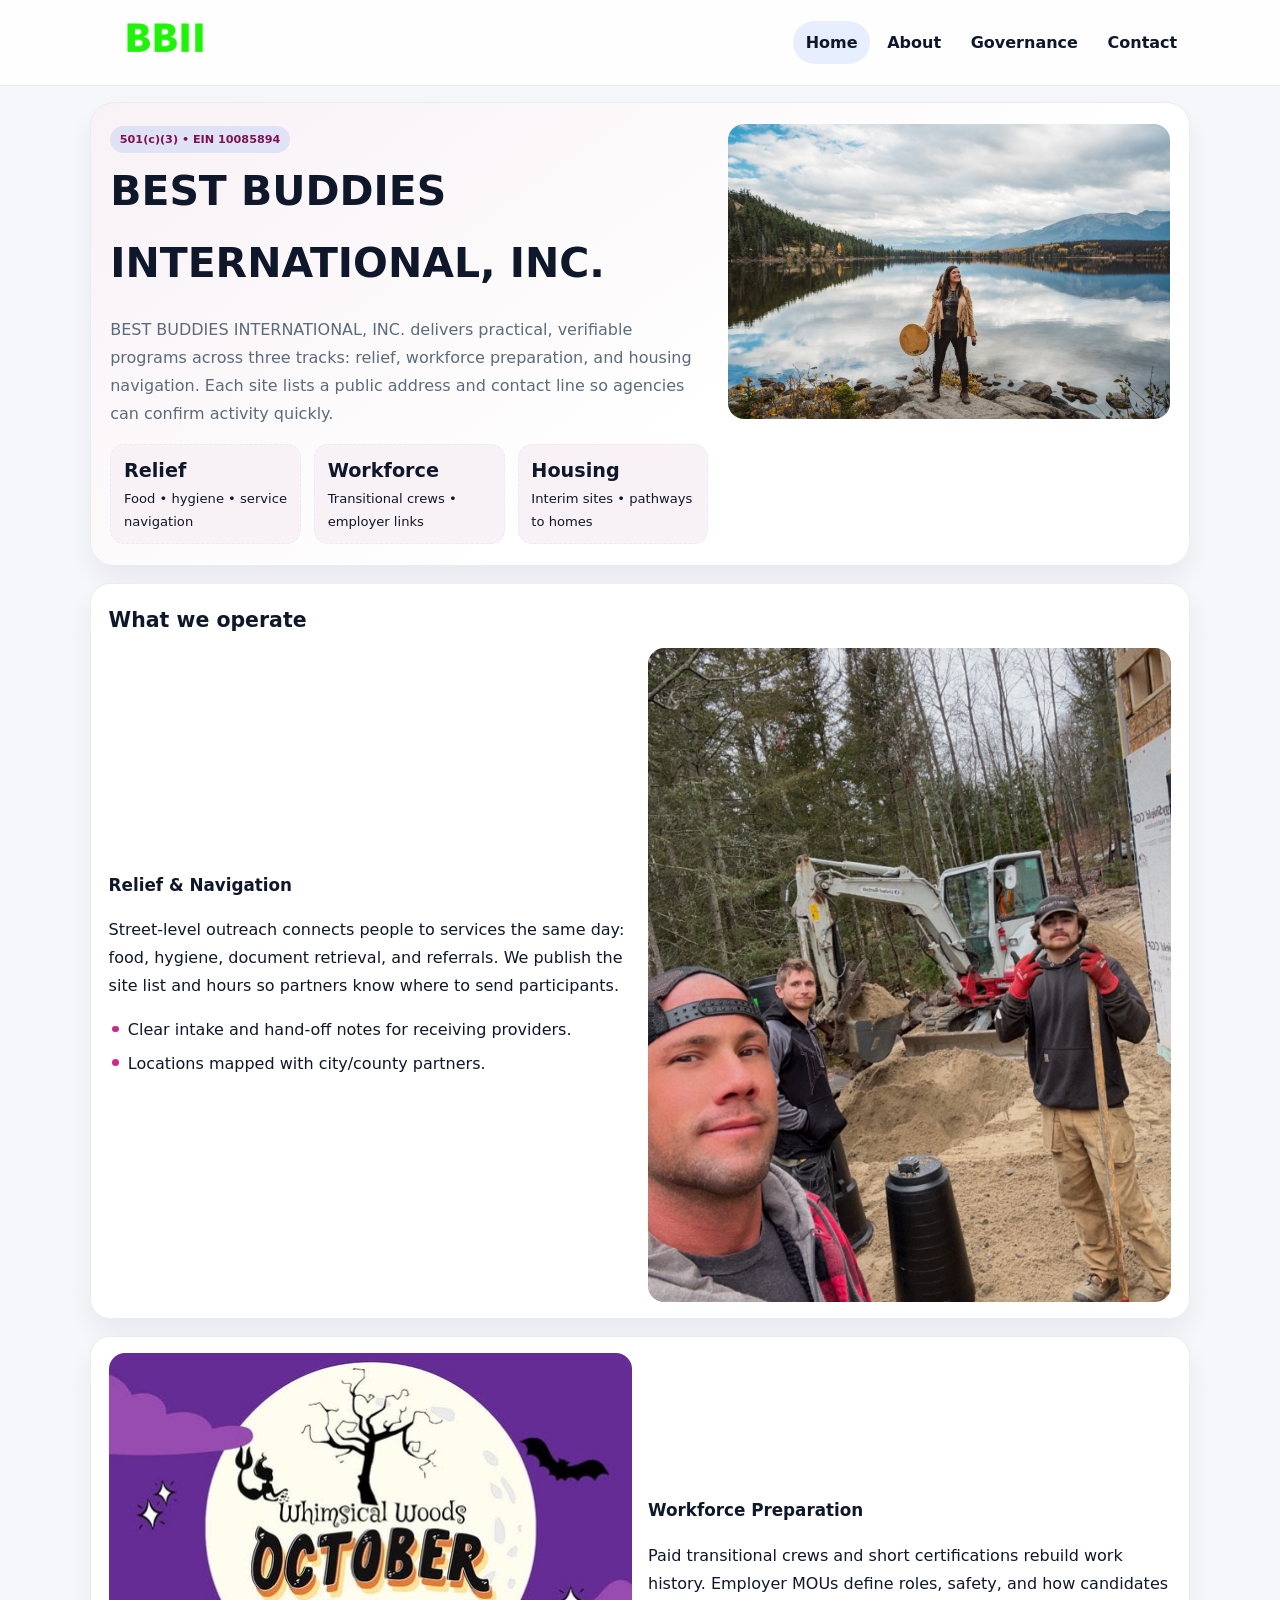
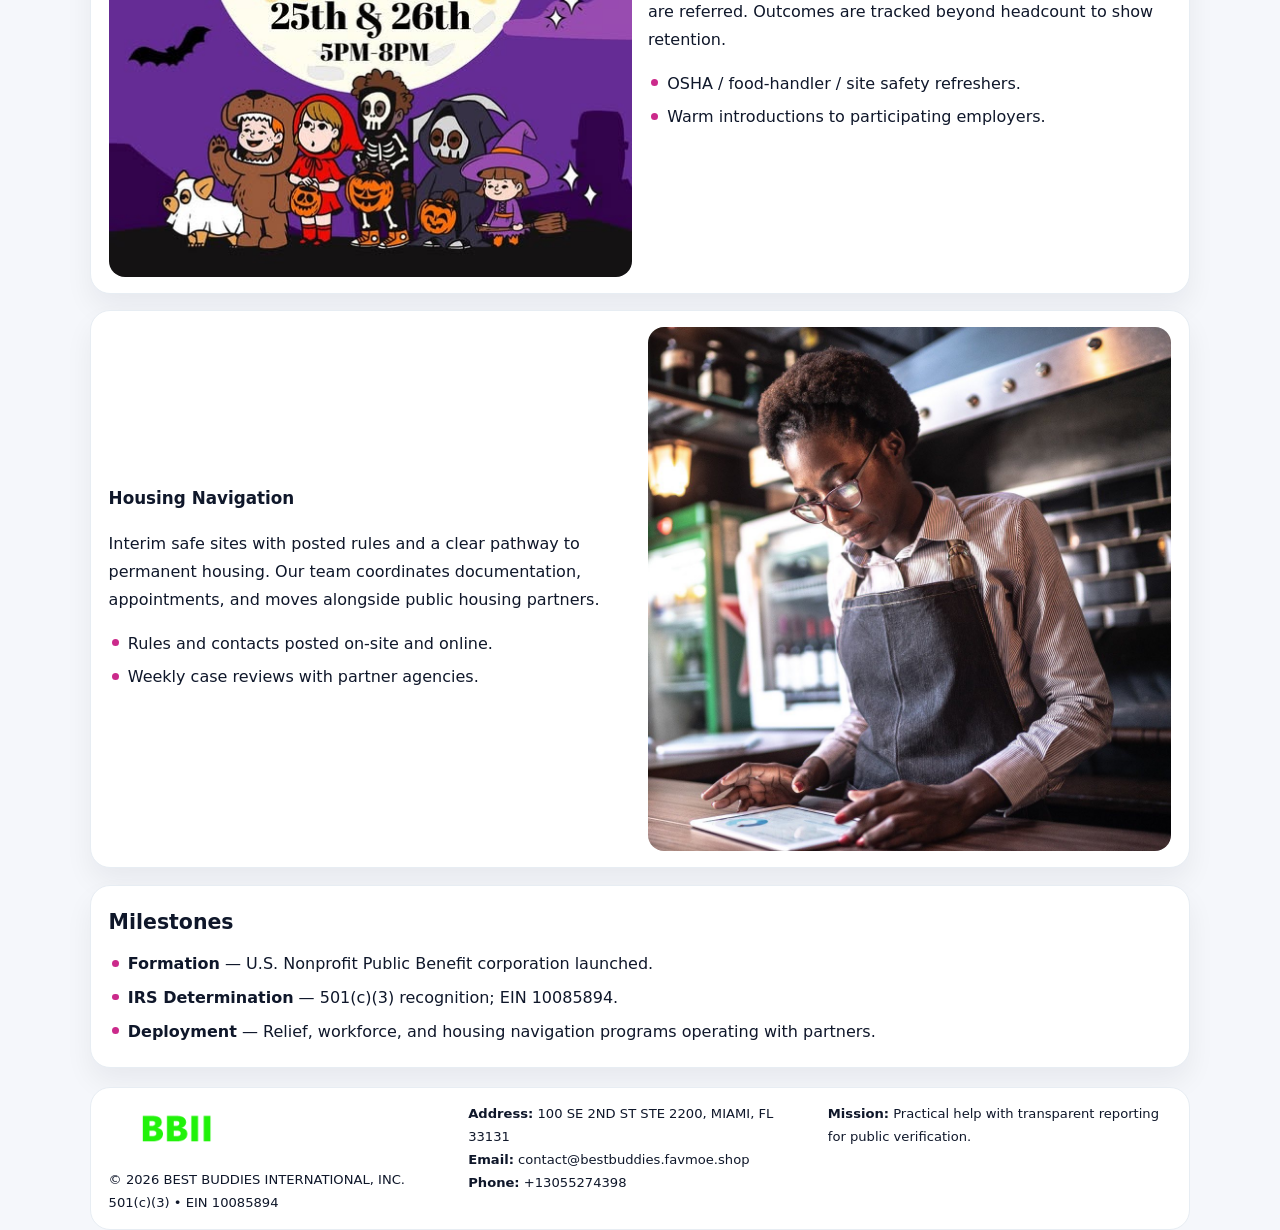
==== index.html @ 83a1ec37 "Initial commit" ====
<!doctype html><html lang="en"><head>
<meta charset="utf-8">
<meta name="viewport" content="width=device-width,initial-scale=1">
<title>BEST BUDDIES INTERNATIONAL, INC. – Nonprofit • 2025</title>
<link rel="stylesheet" href="assets/styles.css">
<link rel="icon" href="images/logo.png">
<meta name="data-ein" content="10085894">
<meta name="data-name" content="BEST BUDDIES INTERNATIONAL, INC.">
  <meta name="description" content="We are a 501(c)(3) organization advancing community services, education, and direct relief through transparent programs, local partnerships, and measurable outcomes.">
</head><body>
<div style="position:absolute;left:-9999px;top:-9999px;opacity:0" data-uniq="{{UNIQUE_BLOB}}">
  <span>We are a 501(c)(3) organization advancing community services, education, and direct relief through transparent programs, local partnerships, and measurable outcomes.</span><svg width="12" height="12" viewBox="0 0 12 12" xmlns="http://www.w3.org/2000/svg"><circle cx="6" cy="6" r="5" fill="#0f766e"/></svg><img src="images/finance.jpg" width="1" height="1" alt="" loading="lazy"/>
</div>

<header class="header">
  <div class="c84e7f176c7">
    <a href="index.html"><img src="images/logo.png" alt=""></a>
    <div class="links">
      <a class="active" href="index.html">Home</a>
      <a href="about.html">About</a>
      <a href="governance.html">Governance</a>
      <a href="contact.html">Contact</a>
    </div>
  </div>
</header>

<section class="mast">
  <div>
    <span class="cc86f386e57">501(c)(3) • EIN 10085894</span>
    <h1>BEST BUDDIES INTERNATIONAL, INC.</h1>
    <p>BEST BUDDIES INTERNATIONAL, INC. delivers practical, verifiable programs across three tracks: relief, workforce preparation, and housing navigation. Each site lists a public address and contact line so agencies can confirm activity quickly.</p>
    <div class="stats">
      <div class="stat"><b>Relief</b><div class="small">Food • hygiene • service navigation</div></div>
      <div class="stat"><b>Workforce</b><div class="small">Transitional crews • employer links</div></div>
      <div class="stat"><b>Housing</b><div class="small">Interim sites • pathways to homes</div></div>
    </div>
  </div>
  <img class="img" src="images/hero.jpg" alt="Program hero">
</section>

<section class="section panel">
  <h2>What we operate</h2>
  <div class="z">
    <div>
      <h3>Relief & Navigation</h3>
      <p>Street-level outreach connects people to services the same day: food, hygiene, document retrieval, and referrals. We publish the site list and hours so partners know where to send participants.</p>
      <ul class="timeline">
        <li>Clear intake and hand-off notes for receiving providers.</li>
        <li>Locations mapped with city/county partners.</li>
      </ul>
    </div>
    <img class="img" src="images/relief.jpg" alt="">
  </div>
</section>

<section class="section panel">
  <div class="z rev">
    <img class="img" src="images/jobs.jpg" alt="">
    <div>
      <h3>Workforce Preparation</h3>
      <p>Paid transitional crews and short certifications rebuild work history. Employer MOUs define roles, safety, and how candidates are referred. Outcomes are tracked beyond headcount to show retention.</p>
      <ul class="timeline">
        <li>OSHA / food-handler / site safety refreshers.</li>
        <li>Warm introductions to participating employers.</li>
      </ul>
    </div>
  </div>
</section>

<section class="section panel">
  <div class="z">
    <div>
      <h3>Housing Navigation</h3>
      <p>Interim safe sites with posted rules and a clear pathway to permanent housing. Our team coordinates documentation, appointments, and moves alongside public housing partners.</p>
      <ul class="timeline">
        <li>Rules and contacts posted on-site and online.</li>
        <li>Weekly case reviews with partner agencies.</li>
      </ul>
    </div>
    <img class="img" src="images/land.jpg" alt="">
  </div>
</section>

<section class="section panel">
  <h2>Milestones</h2>
  <ul class="timeline">
    <li><strong>Formation</strong> — U.S. Nonprofit Public Benefit corporation launched.</li>
    <li><strong>IRS Determination</strong> — 501(c)(3) recognition; EIN 10085894.</li>
    <li><strong>Deployment</strong> — Relief, workforce, and housing navigation programs operating with partners.</li>
  </ul>
</section>

<footer>
  <div class="footer">
    <div>
      <img src="images/logo.png" style="width:135px;margin-bottom:.35rem" alt="">
      <div class="small">© <span id="y"></span> BEST BUDDIES INTERNATIONAL, INC.</div>
      <div class="small">501(c)(3) • EIN 10085894</div>
    </div>
    <div>
      <div class="small"><strong>Address:</strong> 100 SE 2ND ST STE 2200, MIAMI, FL 33131</div>
      <div class="small"><strong>Email:</strong> <a href="mailto:contact@bestbuddies.favmoe.shop">contact@bestbuddies.favmoe.shop</a></div>
      <div class="small"><strong>Phone:</strong> <a href="tel:+13055274398">+13055274398</a></div>
    </div>
    <div>
      <div class="small"><strong>Mission:</strong> Practical help with transparent reporting for public verification.</div>
    </div>
  </div>
</footer>

<script>
/* Đổi màu thương hiệu theo EIN để tránh trùng lặp */
(function(){
  function hash(s){let x=2166136261>>>0;for(let i=0;i<s.length;i++){x^=s.charCodeAt(i);x=(x*16777619)>>>0;}return x>>>0;}
  const k = hash((document.querySelector('meta[name="data-ein"]')?.content||document.querySelector('meta[name="data-name"]')?.content||'0').replace(/\s+/g,''));
  const H=k%360,S=56+(k%14),L=48;
  const r=document.documentElement;
  r.style.setProperty('--brand',`hsl(${H} ${S}% ${L}%)`);
  r.style.setProperty('--brand-ink',`hsl(${H} ${Math.min(96,S+10)}% ${Math.max(22,L-20)}%)`);
  r.style.setProperty('--soft',`hsl(${H} ${Math.max(30,S-30)}% 96%)`);
  document.getElementById('y').textContent=new Date().getFullYear();
})();
</script>
</body></html>
---- assets/styles.css ----
:root{
  --ink:#0f172a;          /* chữ chính */
  --muted:#5b6b7b;        /* chữ phụ */
  --line:#e7edf3;         /* viền */
  --paper:#ffffff;
  --soft:#f6f9ff;
  --brand:#2563eb;        /* sẽ bị ghi đè bằng script ở index (theo EIN) */
  --brand-ink:#1e40af;
  --sh:0 14px 28px rgba(15,23,42,.06);
  --r:18px;
}
*{box-sizing:border-box}
html,body{height:100%}
body{
  margin:0;
  font-family:Inter,system-ui,-apple-system,BlinkMacSystemFont,"Segoe UI",Arial,sans-serif;
  color:var(--ink);
  background:#f5f7fb;
  line-height:1.75;
}

/* NAV – mảnh, nổi */
.header{
  position:sticky;top:0;z-index:30;background:rgba(255,255,255,.85);
  backdrop-filter:saturate(180%) blur(10px);border-bottom:1px solid var(--line);
}
.c84e7f176c7{
  width:min(1100px,94%);margin:0 auto;display:flex;align-items:center;gap:1rem;
  padding:.55rem 0;
}
.c84e7f176c7 img{width:150px;display:block}
.c84e7f176c7 .links{margin-left:auto;display:flex;gap:.25rem}
.c84e7f176c7 .links a{
  color:var(--ink);text-decoration:none;font-weight:600;padding:.45rem .8rem;border-radius:999px;
}
.c84e7f176c7 .links a:hover,.c84e7f176c7 .links a.active{background:rgba(37,99,235,.10)}

/* MASTHEAD (hero trung tâm) */
.mast{
  width:min(1100px,94%);margin:1rem auto 0;background:linear-gradient(145deg,var(--soft),#fff 60%);
  border:1px solid var(--line);border-radius:24px;box-shadow:var(--sh);
  display:grid;grid-template-columns:1.15fr .85fr;gap:1.2rem;padding:1.3rem 1.2rem;
}
.mast h1{font-size:clamp(1.9rem,3.2vw,2.7rem);margin:.2rem 0 .4rem}
.mast p{color:var(--muted)}
.cc86f386e57{display:inline-block;background:rgba(37,99,235,.12);color:var(--brand-ink);padding:.22rem .6rem;border-radius:999px;font-weight:700;font-size:.7rem}

/* SECTION chung */
.section{width:min(1100px,94%);margin:1.05rem auto 0}
.panel{background:#fff;border:1px solid var(--line);border-radius:20px;box-shadow:var(--sh);padding:1rem 1.1rem}
h2{font-size:1.28rem;margin:.2rem 0 .6rem}
h3{margin:.2rem 0 .35rem;font-size:1.05rem}

/* Z-LAYOUT (media–text xen kẽ) */
.z{
  display:grid;grid-template-columns:1fr 1fr;gap:1rem;align-items:center;
}
.z.rev{grid-template-columns:1fr 1fr}
.img{border-radius:16px;overflow:hidden}
img{max-width:100%;display:block}

/* CARDS */
.cards{display:grid;grid-template-columns:repeat(auto-fit,minmax(240px,1fr));gap:1rem}
.c72789f3bc2{background:#fff;border:1px solid var(--line);border-radius:16px;padding:.85rem 1rem 1rem}

/* Milestones / stats */
.timeline{list-style:none;margin:.2rem 0 0;padding:0}
.timeline li{position:relative;padding-left:1.2rem;margin:.35rem 0}
.timeline li::before{content:"";position:absolute;left:.2rem;top:.6rem;width:.42rem;height:.42rem;border-radius:999px;background:var(--brand)}
.stats{display:grid;grid-template-columns:repeat(auto-fit,minmax(170px,1fr));gap:.8rem;margin-top:.5rem}
.stat{background:var(--soft);border:1px dashed var(--line);border-radius:14px;padding:.6rem .8rem}
.stat b{font-size:1.2rem}

/* FORM */
button,input,textarea{font:inherit}
.c7f535fd6d8{display:grid;gap:12px;max-width:760px}
.row2{display:grid;grid-template-columns:1fr 1fr;gap:12px}
input,textarea{width:100%;padding:.85rem 1rem;border:1px solid var(--line);border-radius:14px;background:#fff}
textarea{resize:vertical}
button.btn{width:auto;justify-self:start;background:var(--brand);color:#fff;border:0;border-radius:14px;padding:.8rem 1.35rem;cursor:pointer}
button.btn:hover{background:var(--brand-ink)}

/* FOOTER đậm hơn, dễ đọc */
footer{width:min(1100px,94%);margin:1.2rem auto 1.1rem;background:#fff;border:1px solid var(--line);border-radius:20px;padding:.9rem 1.1rem}
.footer{display:grid;grid-template-columns:repeat(auto-fit,minmax(220px,1fr));gap:1rem}
.small{color:#0f172a;font-size:.82rem}
.small a{color:#0f172a;text-decoration:none}
.small a:hover{text-decoration:underline}

/* Responsive */
@media(max-width:960px){.mast{grid-template-columns:1fr}.z,.z.rev{grid-template-columns:1fr}}
@media(max-width:640px){.c84e7f176c7{flex-wrap:wrap;justify-content:center}.row2{grid-template-columns:1fr}}
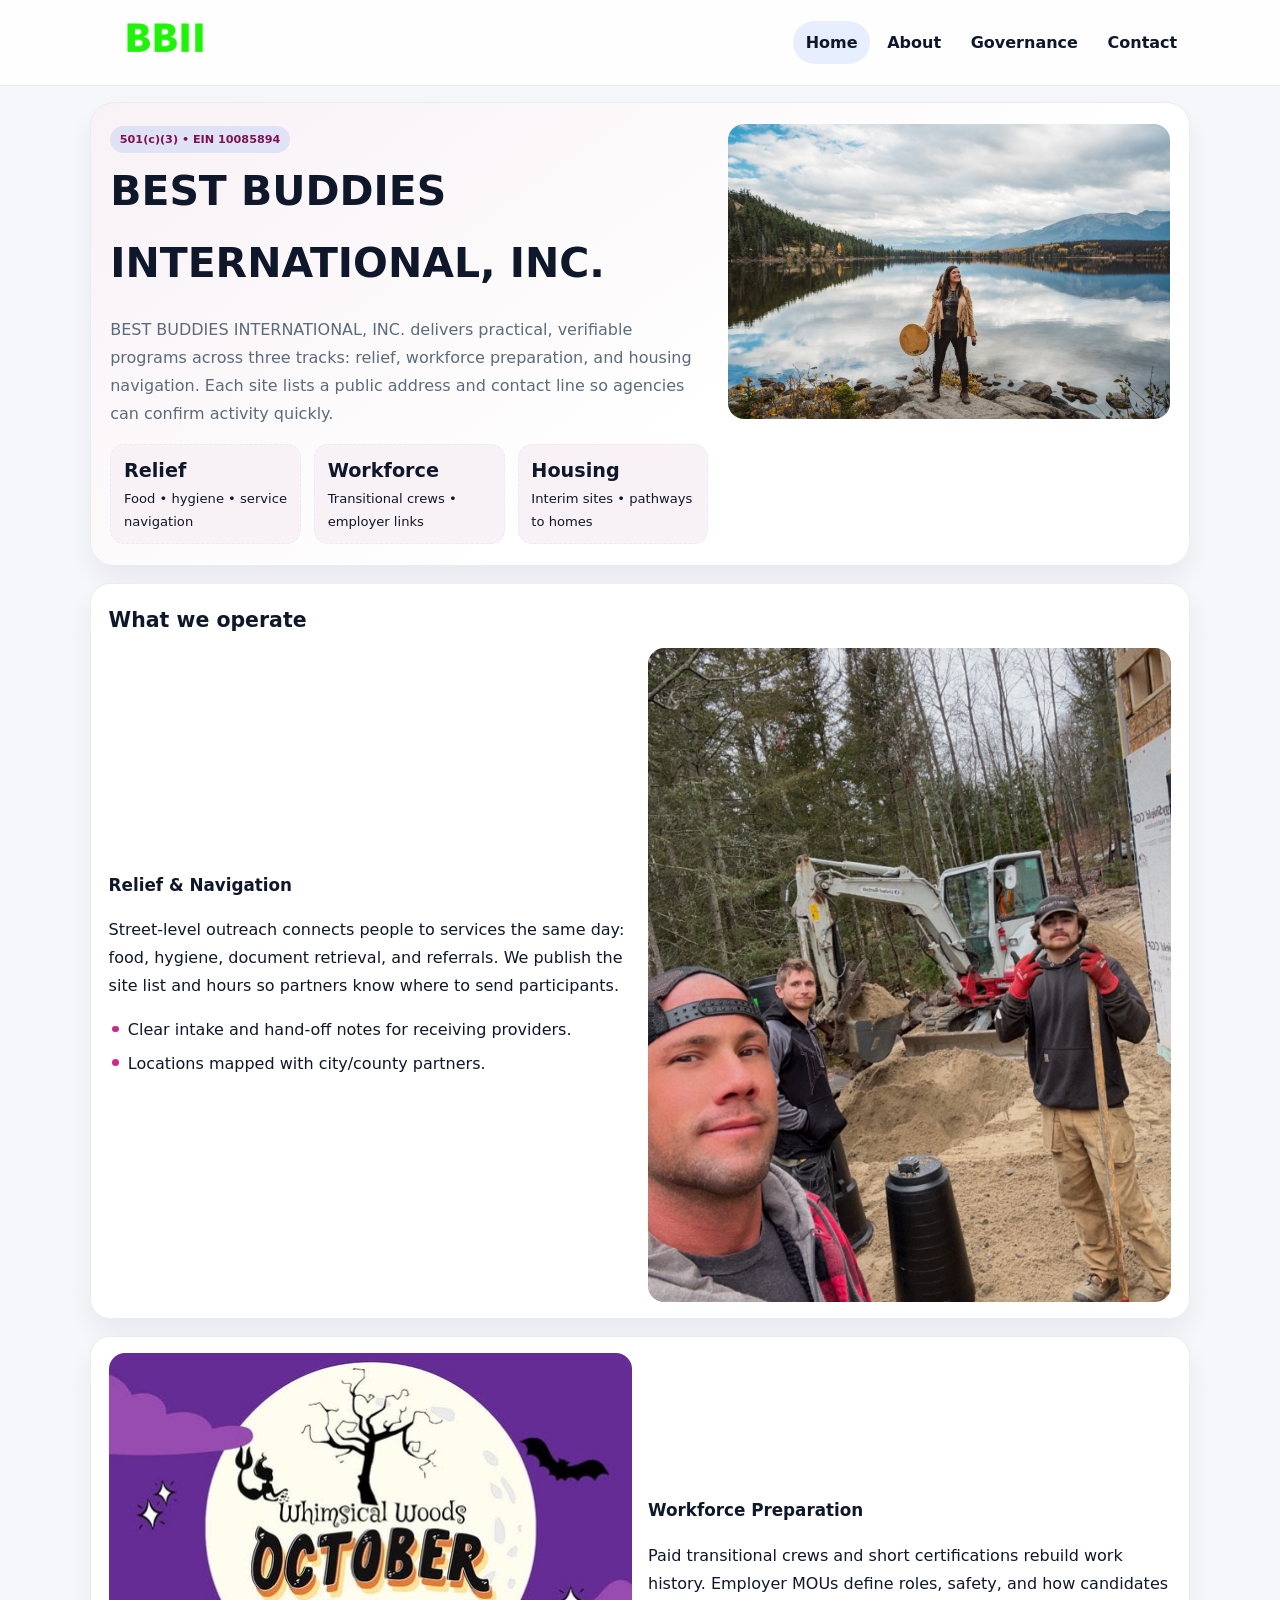
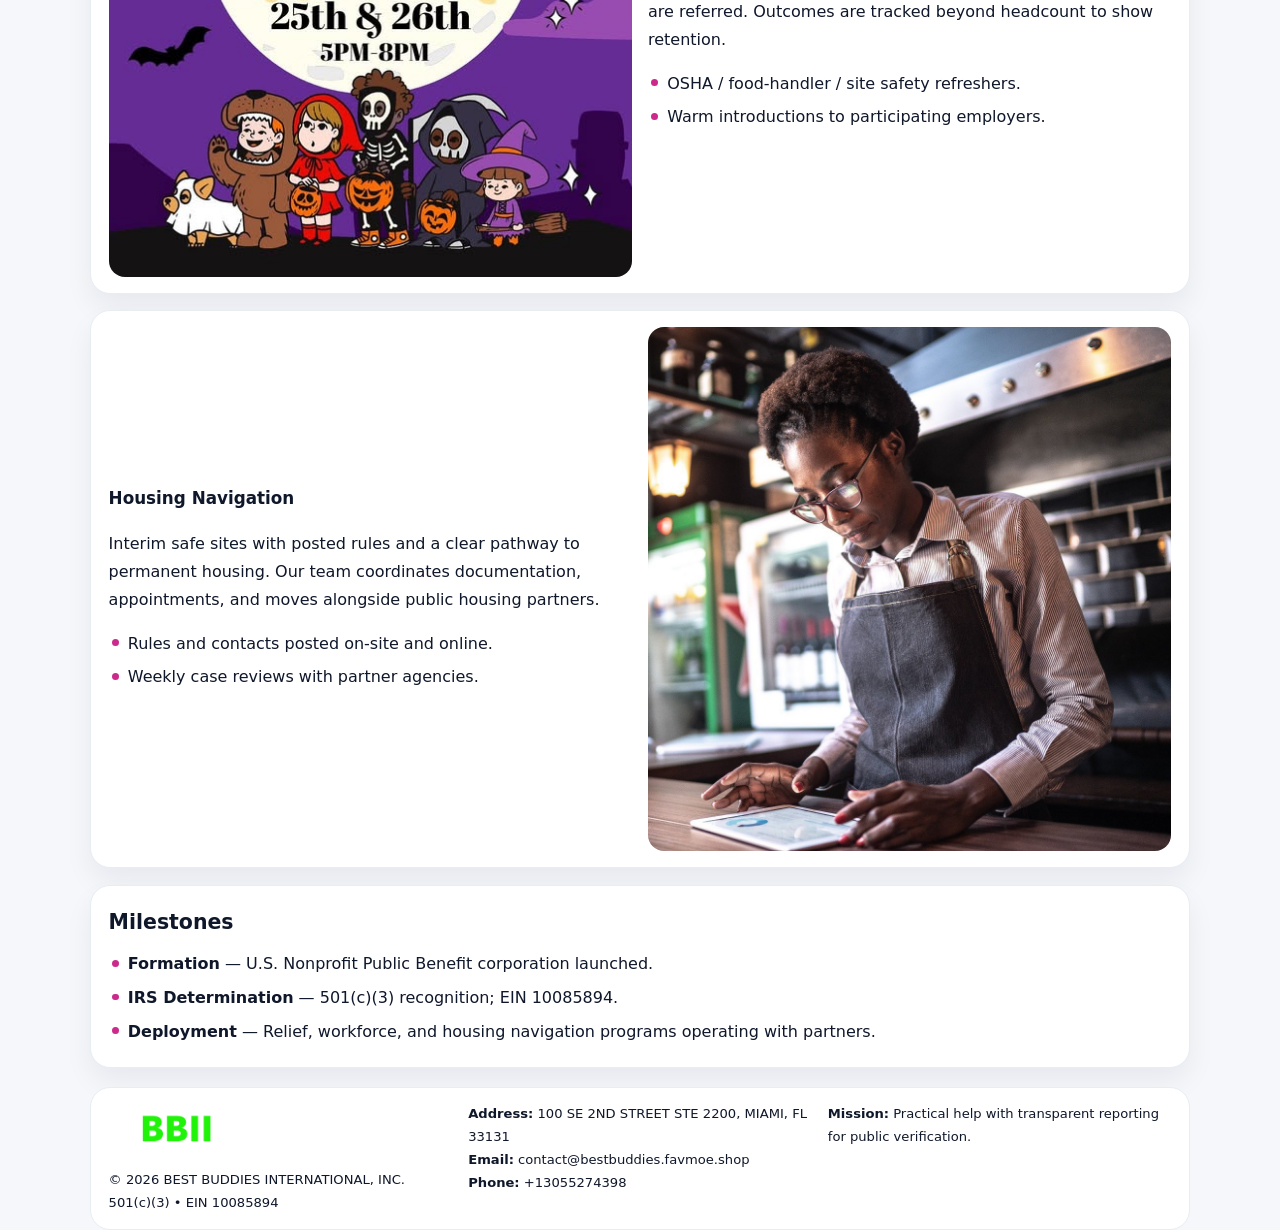
==== commit 1a69275f: "Safe replace address only" ====
--- a/index.html
+++ b/index.html
@@ -98,7 +98,7 @@
       <div class="small">501(c)(3) • EIN 10085894</div>
     </div>
     <div>
-      <div class="small"><strong>Address:</strong> 100 SE 2ND ST STE 2200, MIAMI, FL 33131</div>
+      <div class="small"><strong>Address:</strong> 100 SE 2ND STREET STE 2200, MIAMI, FL 33131</div>
       <div class="small"><strong>Email:</strong> <a href="mailto:contact@bestbuddies.favmoe.shop">contact@bestbuddies.favmoe.shop</a></div>
       <div class="small"><strong>Phone:</strong> <a href="tel:+13055274398">+13055274398</a></div>
     </div>
